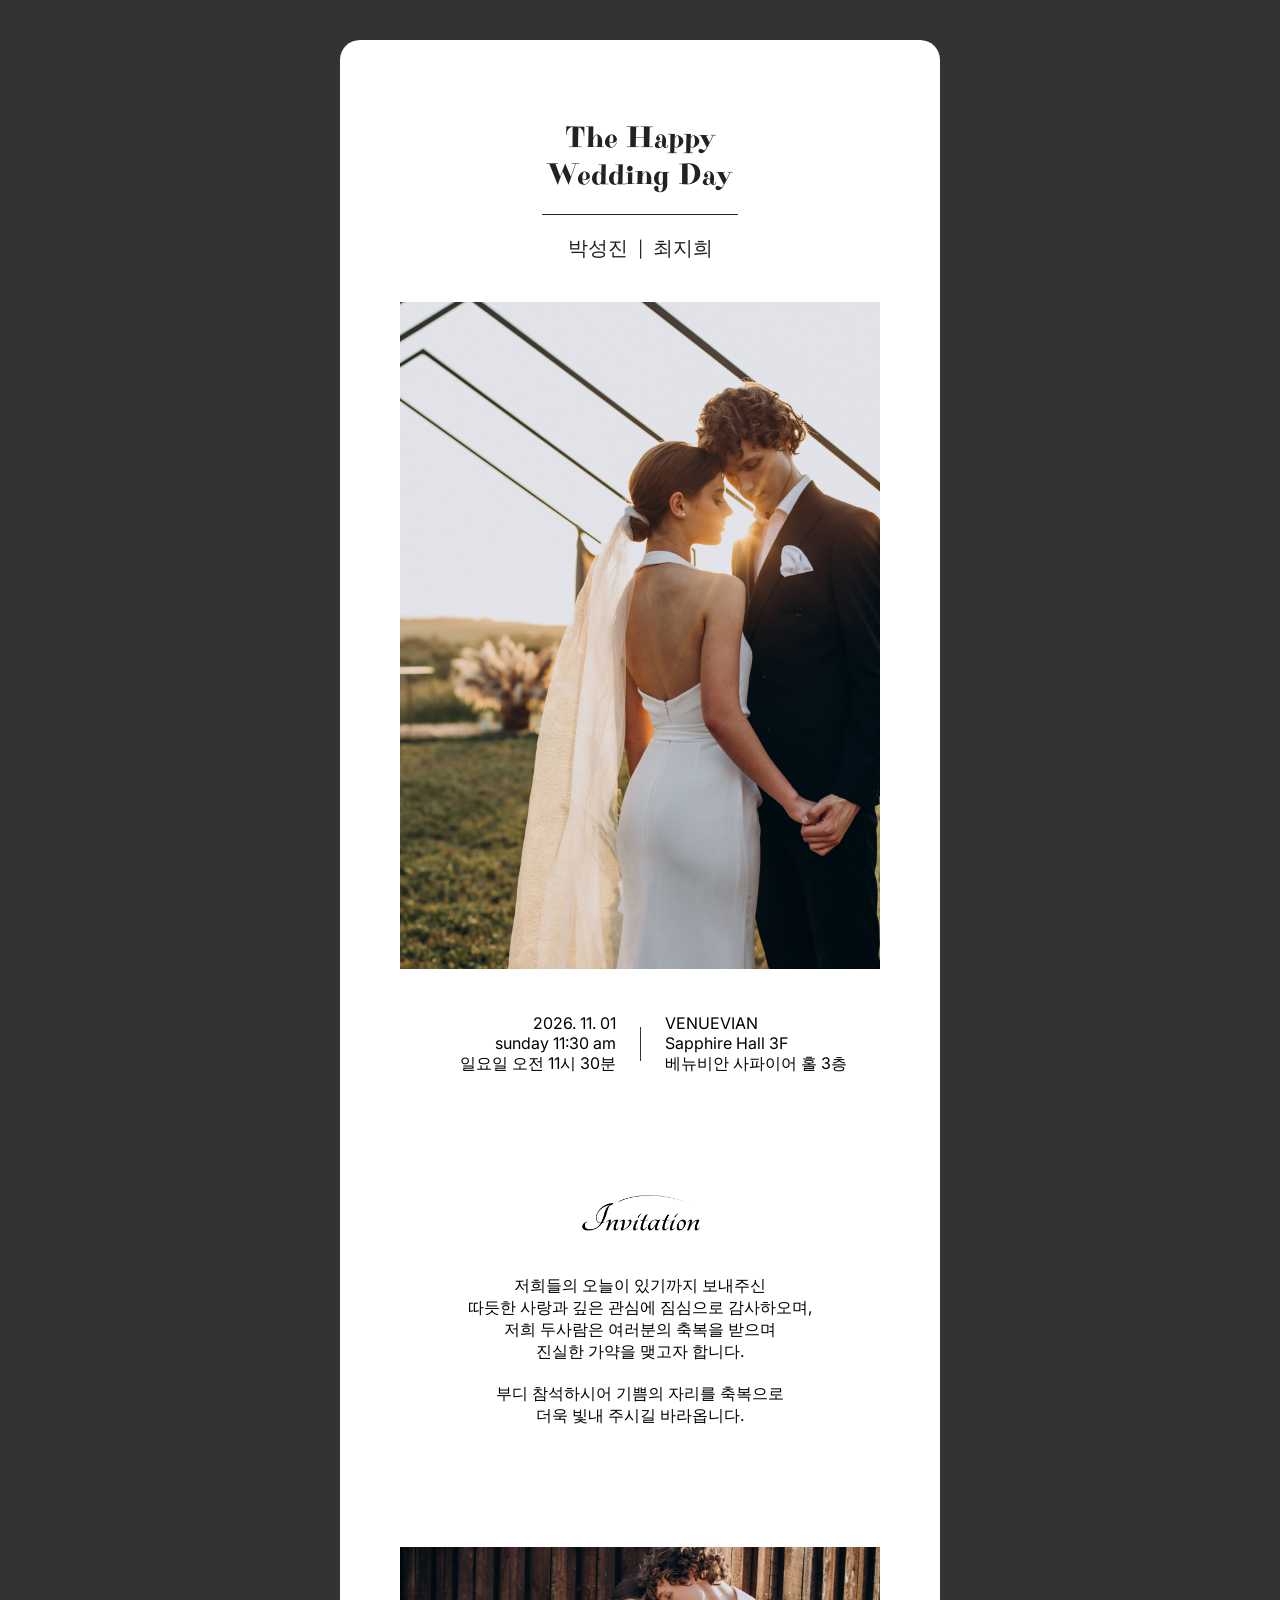
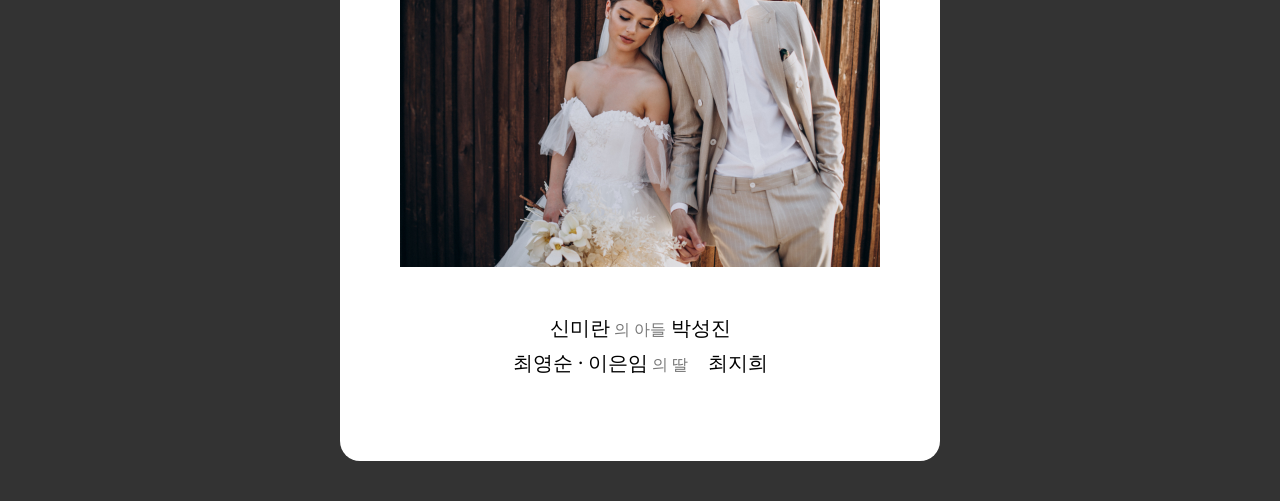
==== index.html @ 9dfc6a4f "Update index.html" ====
<!DOCTYPE html>
<html lang="ko">
<head>
    <meta charset="UTF-8">
    <meta name="viewport" content="width=device-width, initial-scale=1.0">
    <title>Wedding Invitation</title>
    <link href="css.css" rel="stylesheet" />
</head>
<body>
    <div id="main-container">
        <!-- main-section-->
        <div>
            <div id="main-title">
                <p id="main-h1-en" style="font-size: 30px; padding: 0 6px 20px 6px; border-bottom: solid 1px #222;">
                    The Happy<br>Wedding Day
                </p>
                <p id="main-h1-kr" style="font-size: 20px; padding: 20px 0 40px 0;">
                    박성진&nbsp;&nbsp;<span style="font-size: 16px;">|</span>&nbsp;&nbsp;최지희
                </p>
            </div>
            <img class="main-section_img" src="img/main_img.jpg" alt="메인 이미지">
            <div id="main-h1-kr" style="display: flex; justify-content: center; margin: 40px 0;">
                <p class="text_basic" style="text-align: right; width: 40%;">
                    2026. 11. 01<br>sunday 11:30 am<br>일요일 오전 11시 30분
                </p>
                <div style="border-right: solid 1px #333; margin: 14px 24px;"></div>
                <p class="text_basic" style="text-align: left; width: 40%;">
                    VENUEVIAN<br>Sapphire Hall 3F<br>베뉴비안 사파이어 홀 3층
                </p>
            </div>
            <img style="margin: 80px 0 30px 0; width: 20%;" src="img/invitation-black.png" alt="초대 텍스트 이미지">
            <p id="main-h1-kr" class="text_basic" style="">
                저희들의 오늘이 있기까지 보내주신<br>
                따듯한 사랑과 깊은 관심에 짐심으로 감사하오며,<br>
                저희 두사람은 여러분의 축복을 받으며<br>
                진실한 가약을 맺고자 합니다.<br>
                <br>
                부디 참석하시어 기쁨의 자리를 축복으로<br>
                더욱 빛내 주시길 바라옵니다.
            </p>
            <img class="main-section_img" style="margin: 120px 0 40px 0;" src="img/img-1.jpg" alt="가로형 이미지">
            <p id="main-h1-kr" class="text_basic" style="font-size: 20px; line-height: 34px;">
                신미란<span style="font-size: 16px; color: #777;">&nbsp;의&nbsp;아들</span>&nbsp;박성진<br>
                최영순&nbsp;·&nbsp;이은임<span style="font-size: 16px; color: #777">&nbsp;의&nbsp;딸</span>&nbsp;&nbsp;&nbsp;&nbsp;최지희
            </p>
        </div>
        <!-- main-section-->
    </div>
</body>
</html>
---- css.css ----
/* font-PurplePurse */
@import url('https://fonts.googleapis.com/css2?family=Purple+Purse&display=swap');

/* font-inter */
@import url('https://fonts.googleapis.com/css2?family=Inter&family=Purple+Purse&display=swap');

body {
    background-color: #333;
    margin: 40px;
}

p {
    margin: 0;
}

#main-container {
    background-color: #fff;
    max-width: 600px;
    margin: 0 auto;
    text-align: center;
    border-radius: 20px;
    padding: 80px 0;
}

#main-title {
    display: inline-block;
    color: #222;
}

#main-h1-en {
    font-family: 'Purple Purse', serif;
}

#main-h1-kr {
    font-family: 'Inter', sans-serif;
}

.main-section_img {
    width: 80%;
}

#text_basic {
    color: #333;
    font-size: 16px;
    line-height: 28px;
}
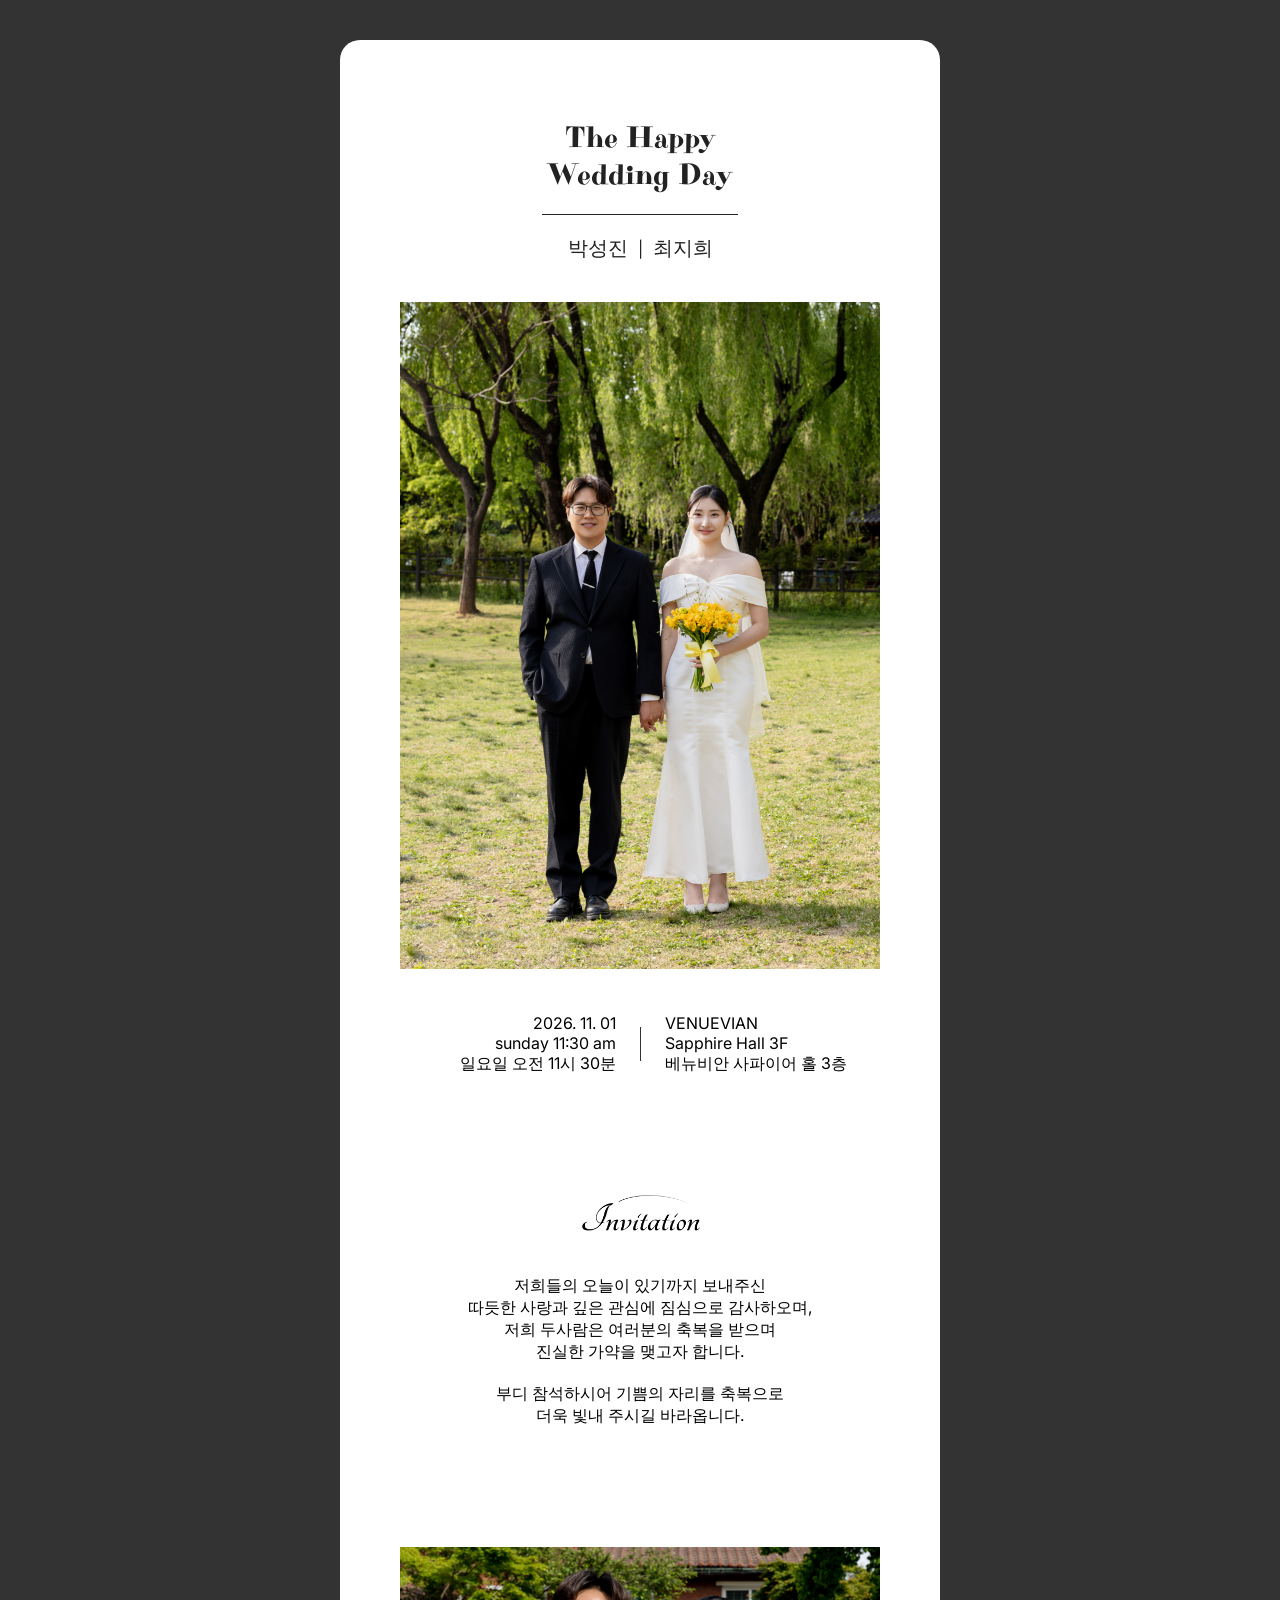
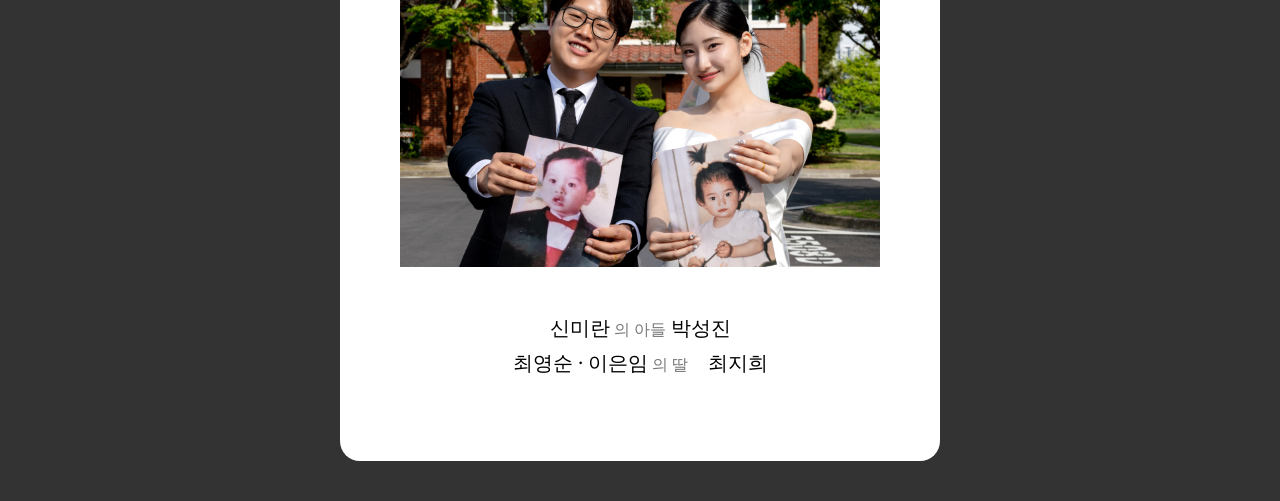
==== commit 3067cece: "Update index.html" ====
--- a/index.html
+++ b/index.html
@@ -18,7 +18,7 @@
                     박성진&nbsp;&nbsp;<span style="font-size: 16px;">|</span>&nbsp;&nbsp;최지희
                 </p>
             </div>
-            <img class="main-section_img" src="img/main_img.jpg" alt="메인 이미지">
+            <img class="main-section_img" src="img/main_img_1.jpg" alt="메인 이미지">
             <div id="main-h1-kr" style="display: flex; justify-content: center; margin: 40px 0;">
                 <p class="text_basic" style="text-align: right; width: 40%;">
                     2026. 11. 01<br>sunday 11:30 am<br>일요일 오전 11시 30분
@@ -38,7 +38,7 @@
                 부디 참석하시어 기쁨의 자리를 축복으로<br>
                 더욱 빛내 주시길 바라옵니다.
             </p>
-            <img class="main-section_img" style="margin: 120px 0 40px 0;" src="img/img-1.jpg" alt="가로형 이미지">
+            <img class="main-section_img" style="margin: 120px 0 40px 0;" src="img/img_1.jpg" alt="가로형 이미지">
             <p id="main-h1-kr" class="text_basic" style="font-size: 20px; line-height: 34px;">
                 신미란<span style="font-size: 16px; color: #777;">&nbsp;의&nbsp;아들</span>&nbsp;박성진<br>
                 최영순&nbsp;·&nbsp;이은임<span style="font-size: 16px; color: #777">&nbsp;의&nbsp;딸</span>&nbsp;&nbsp;&nbsp;&nbsp;최지희
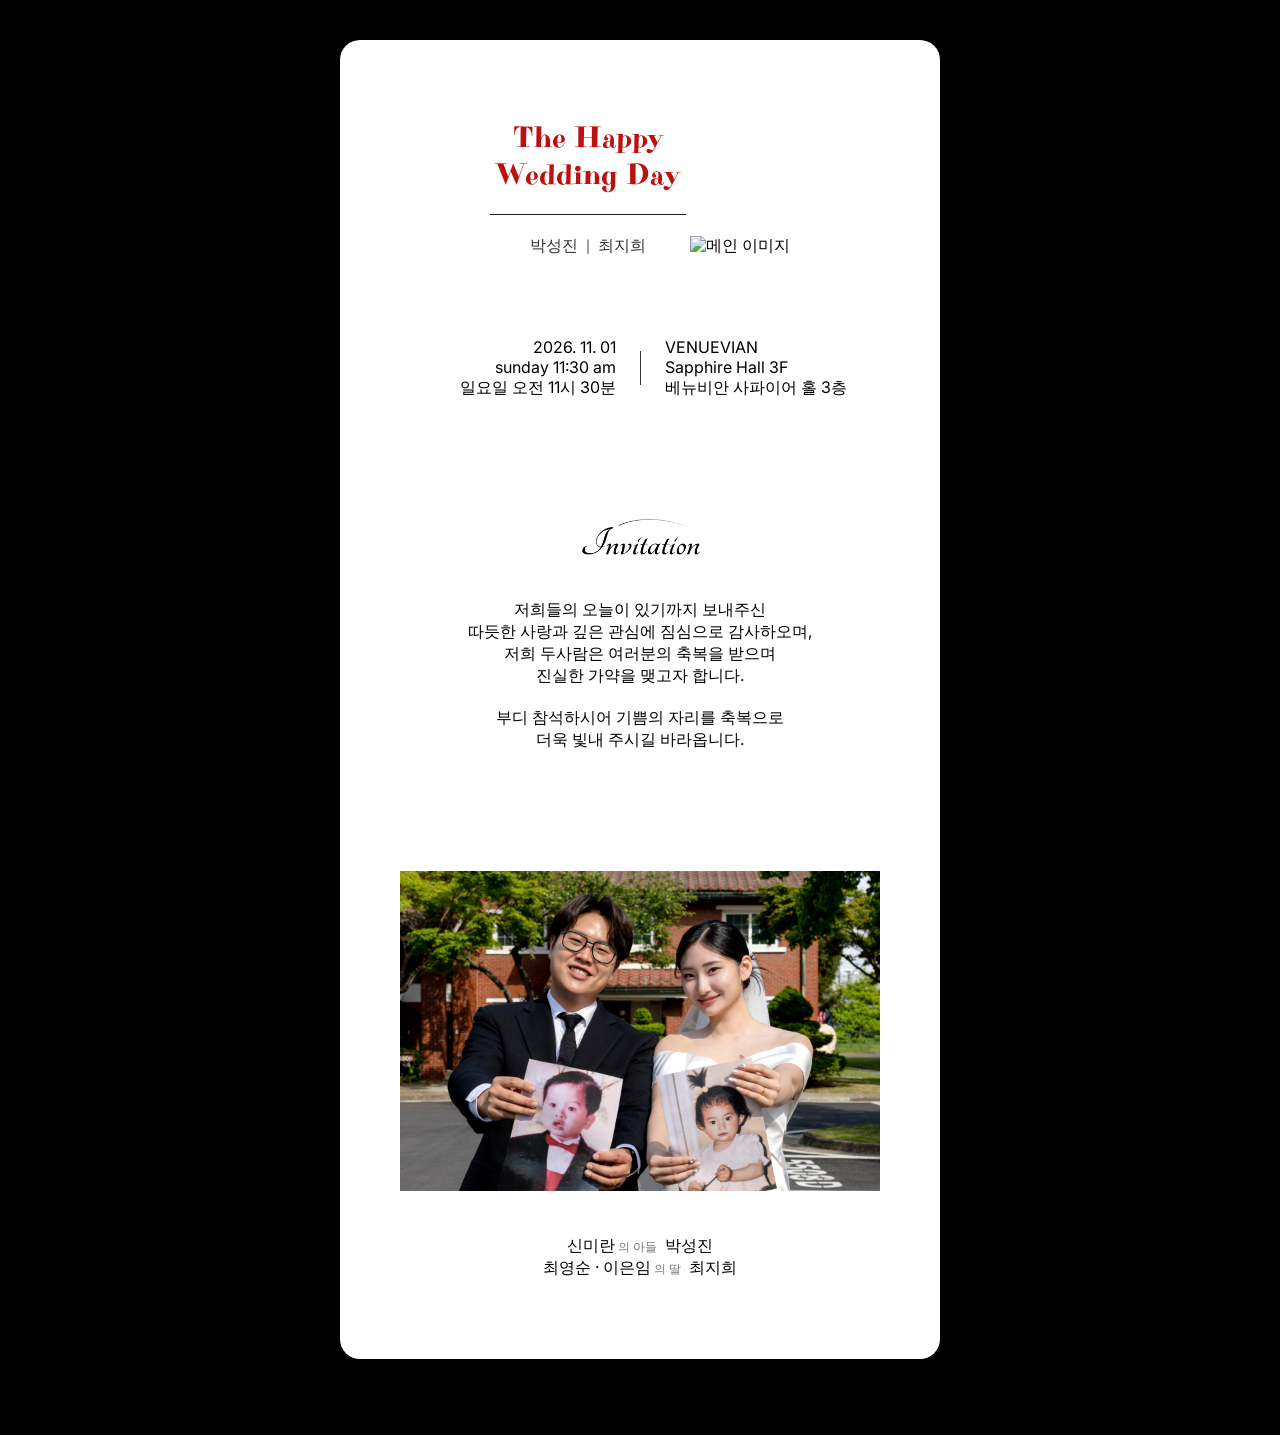
==== commit 4d2fccd5: "Update index.html" ====
--- a/index.html
+++ b/index.html
@@ -3,7 +3,13 @@
 <head>
     <meta charset="UTF-8">
     <meta name="viewport" content="width=device-width, initial-scale=1.0">
-    <title>Wedding Invitation</title>
+    <title>성진 ෆ 지희 결혼합니다.</title>
+
+    <meta property="og:type" content="website">
+    <meta property="og:title" content="성진 ෆ 지희 결혼합니다.">
+    <meta property="og:description" content="2026. 11. 01. 일요일 오전 11시 30분">
+    <!-- <meta property="og:image" content="https://yourdomain.com/images/wedding-thumb.jpg"> -->
+    <meta property="og:url" content="https://ravissiere.github.io/">
     <link href="css.css" rel="stylesheet" />
 </head>
 <body>
@@ -11,14 +17,14 @@
         <!-- main-section-->
         <div>
             <div id="main-title">
-                <p id="main-h1-en" style="font-size: 30px; padding: 0 6px 20px 6px; border-bottom: solid 1px #222;">
+                <p id="main-h1-en" style="font-size: 30px; padding: 0 6px 20px 6px; border-bottom: solid 1px #222; color: #bb1111;">
                     The Happy<br>Wedding Day
                 </p>
-                <p id="main-h1-kr" style="font-size: 20px; padding: 20px 0 40px 0;">
-                    박성진&nbsp;&nbsp;<span style="font-size: 16px;">|</span>&nbsp;&nbsp;최지희
+                <p id="main-h1-kr" style="font-size: 16px; padding: 20px 0 40px 0;">
+                    박성진&nbsp;&nbsp;<span style="font-size: 12px;">|</span>&nbsp;&nbsp;최지희
                 </p>
             </div>
-            <img class="main-section_img" src="img/main_img_1.jpg" alt="메인 이미지">
+            <img class="main-section_img" src="img/main_img_2.jpg" alt="메인 이미지">
             <div id="main-h1-kr" style="display: flex; justify-content: center; margin: 40px 0;">
                 <p class="text_basic" style="text-align: right; width: 40%;">
                     2026. 11. 01<br>sunday 11:30 am<br>일요일 오전 11시 30분
@@ -39,12 +45,40 @@
                 더욱 빛내 주시길 바라옵니다.
             </p>
             <img class="main-section_img" style="margin: 120px 0 40px 0;" src="img/img_1.jpg" alt="가로형 이미지">
-            <p id="main-h1-kr" class="text_basic" style="font-size: 20px; line-height: 34px;">
-                신미란<span style="font-size: 16px; color: #777;">&nbsp;의&nbsp;아들</span>&nbsp;박성진<br>
-                최영순&nbsp;·&nbsp;이은임<span style="font-size: 16px; color: #777">&nbsp;의&nbsp;딸</span>&nbsp;&nbsp;&nbsp;&nbsp;최지희
+            <p id="main-h1-kr" class="text_basic" style="">
+                신미란<span style="font-size: 12px; color: #777;">&nbsp;의&nbsp;아들</span>&nbsp;&nbsp;박성진<br>
+                최영순&nbsp;·&nbsp;이은임<span style="font-size: 12px; color: #777">&nbsp;의&nbsp;딸</span>&nbsp;&nbsp;최지희
             </p>
         </div>
         <!-- main-section-->
     </div>
+
+    <div>
+        <!-- 오시는길 -->>
+        <div>
+            <!-- * 카카오맵 - 지도퍼가기 -->
+            <!-- 1. 지도 노드 -->
+            <div id="daumRoughmapContainer1782727480091" class="root_daum_roughmap root_daum_roughmap_landing"></div>
+
+            <!--
+                2. 설치 스크립트
+                * 지도 퍼가기 서비스를 2개 이상 넣을 경우, 설치 스크립트는 하나만 삽입합니다.
+            -->
+            <script charset="UTF-8" class="daum_roughmap_loader_script" src="https://ssl.daumcdn.net/dmaps/map_js_init/roughmapLoader.js"></script>
+
+            <!-- 3. 실행 스크립트 -->
+            <script charset="UTF-8">
+                new daum.roughmap.Lander({
+                    "timestamp" : "1782727480091",
+                    "key" : "pyjdktvg9sa",
+                    "mapWidth" : "300px",
+                    "mapHeight" : "360"
+                }).render();
+            </script>
+        </div>
+        <!-- 오시는길 -->>
+    </div>
+
+
 </body>
 </html>
--- a/css.css
+++ b/css.css
@@ -5,7 +5,7 @@
 @import url('https://fonts.googleapis.com/css2?family=Inter&family=Purple+Purse&display=swap');
 
 body {
-    background-color: #333;
+    background-color: #000;
     margin: 40px;
 }
 
@@ -24,7 +24,7 @@
 
 #main-title {
     display: inline-block;
-    color: #222;
+    color: #333;
 }
 
 #main-h1-en {
@@ -43,4 +43,4 @@
     color: #333;
     font-size: 16px;
     line-height: 28px;
-}+}
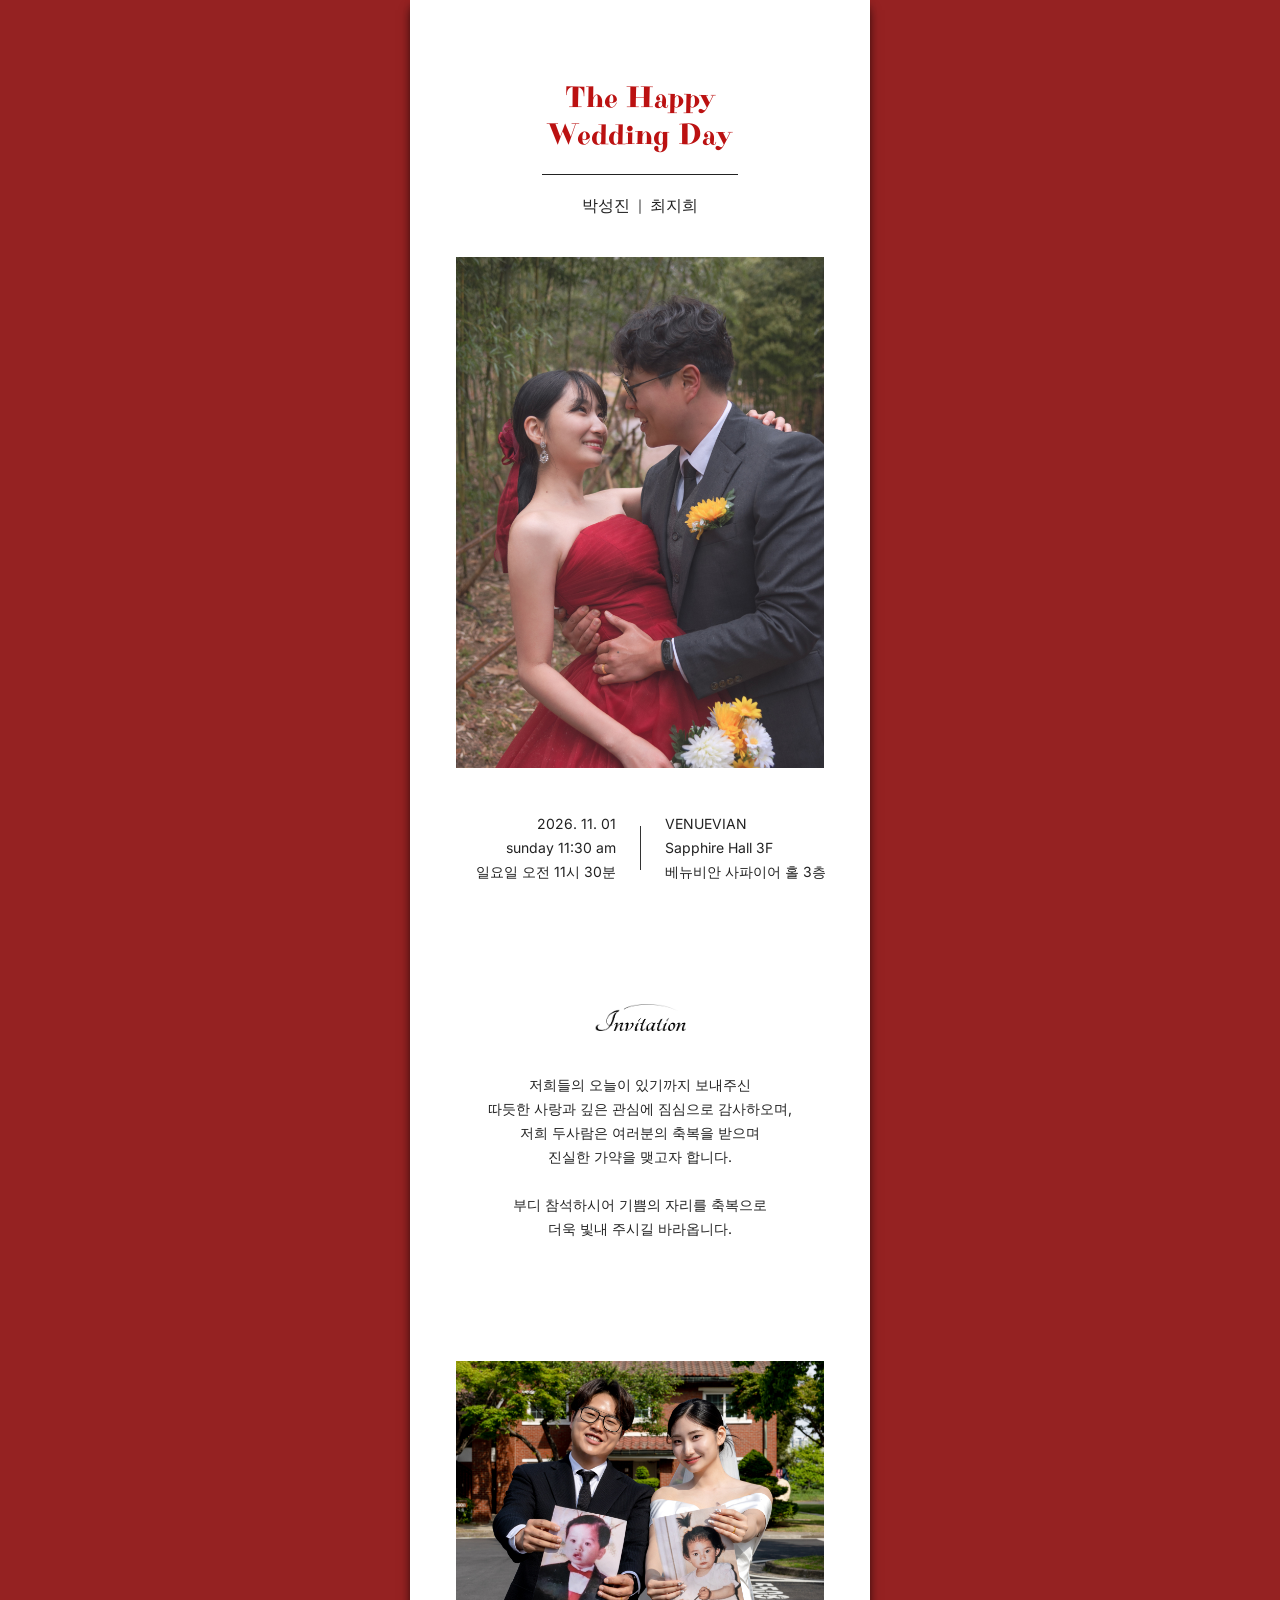
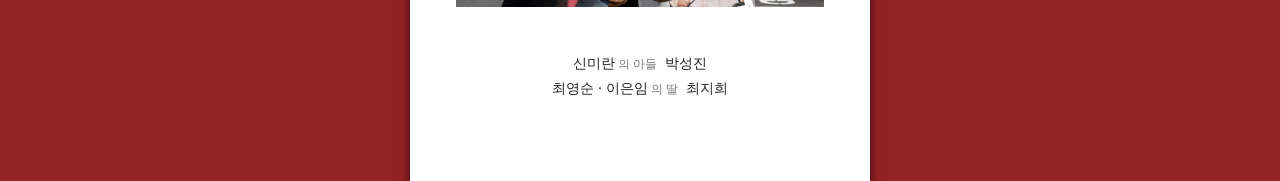
==== commit 5ee97724: "Update index.html" ====
--- a/index.html
+++ b/index.html
@@ -54,7 +54,7 @@
     </div>
 
     <div>
-        <!-- 오시는길 -->>
+        <!-- 오시는길 -->
         <div>
             <!-- * 카카오맵 - 지도퍼가기 -->
             <!-- 1. 지도 노드 -->
@@ -71,12 +71,12 @@
                 new daum.roughmap.Lander({
                     "timestamp" : "1782727480091",
                     "key" : "pyjdktvg9sa",
-                    "mapWidth" : "300px",
+                    "mapWidth" : "100%",
                     "mapHeight" : "360"
                 }).render();
             </script>
         </div>
-        <!-- 오시는길 -->>
+        <!-- 오시는길 -->
     </div>
 
 
--- a/css.css
+++ b/css.css
@@ -5,8 +5,8 @@
 @import url('https://fonts.googleapis.com/css2?family=Inter&family=Purple+Purse&display=swap');
 
 body {
-    background-color: #000;
-    margin: 40px;
+    background-color: #952222;
+    margin: 0;
 }
 
 p {
@@ -15,16 +15,16 @@
 
 #main-container {
     background-color: #fff;
-    max-width: 600px;
+    max-width: 460px;
     margin: 0 auto;
     text-align: center;
-    border-radius: 20px;
     padding: 80px 0;
+    box-shadow: 0 10px 10px rgb(0 0 0 / 50%), 0 3px 6px rgba(0, 0, 0, 0.23);
 }
 
 #main-title {
     display: inline-block;
-    color: #333;
+    color: #222;
 }
 
 #main-h1-en {
@@ -39,8 +39,8 @@
     width: 80%;
 }
 
-#text_basic {
-    color: #333;
-    font-size: 16px;
-    line-height: 28px;
+.text_basic {
+    color: #222;
+    font-size: 14px;
+    line-height: 24px;
 }
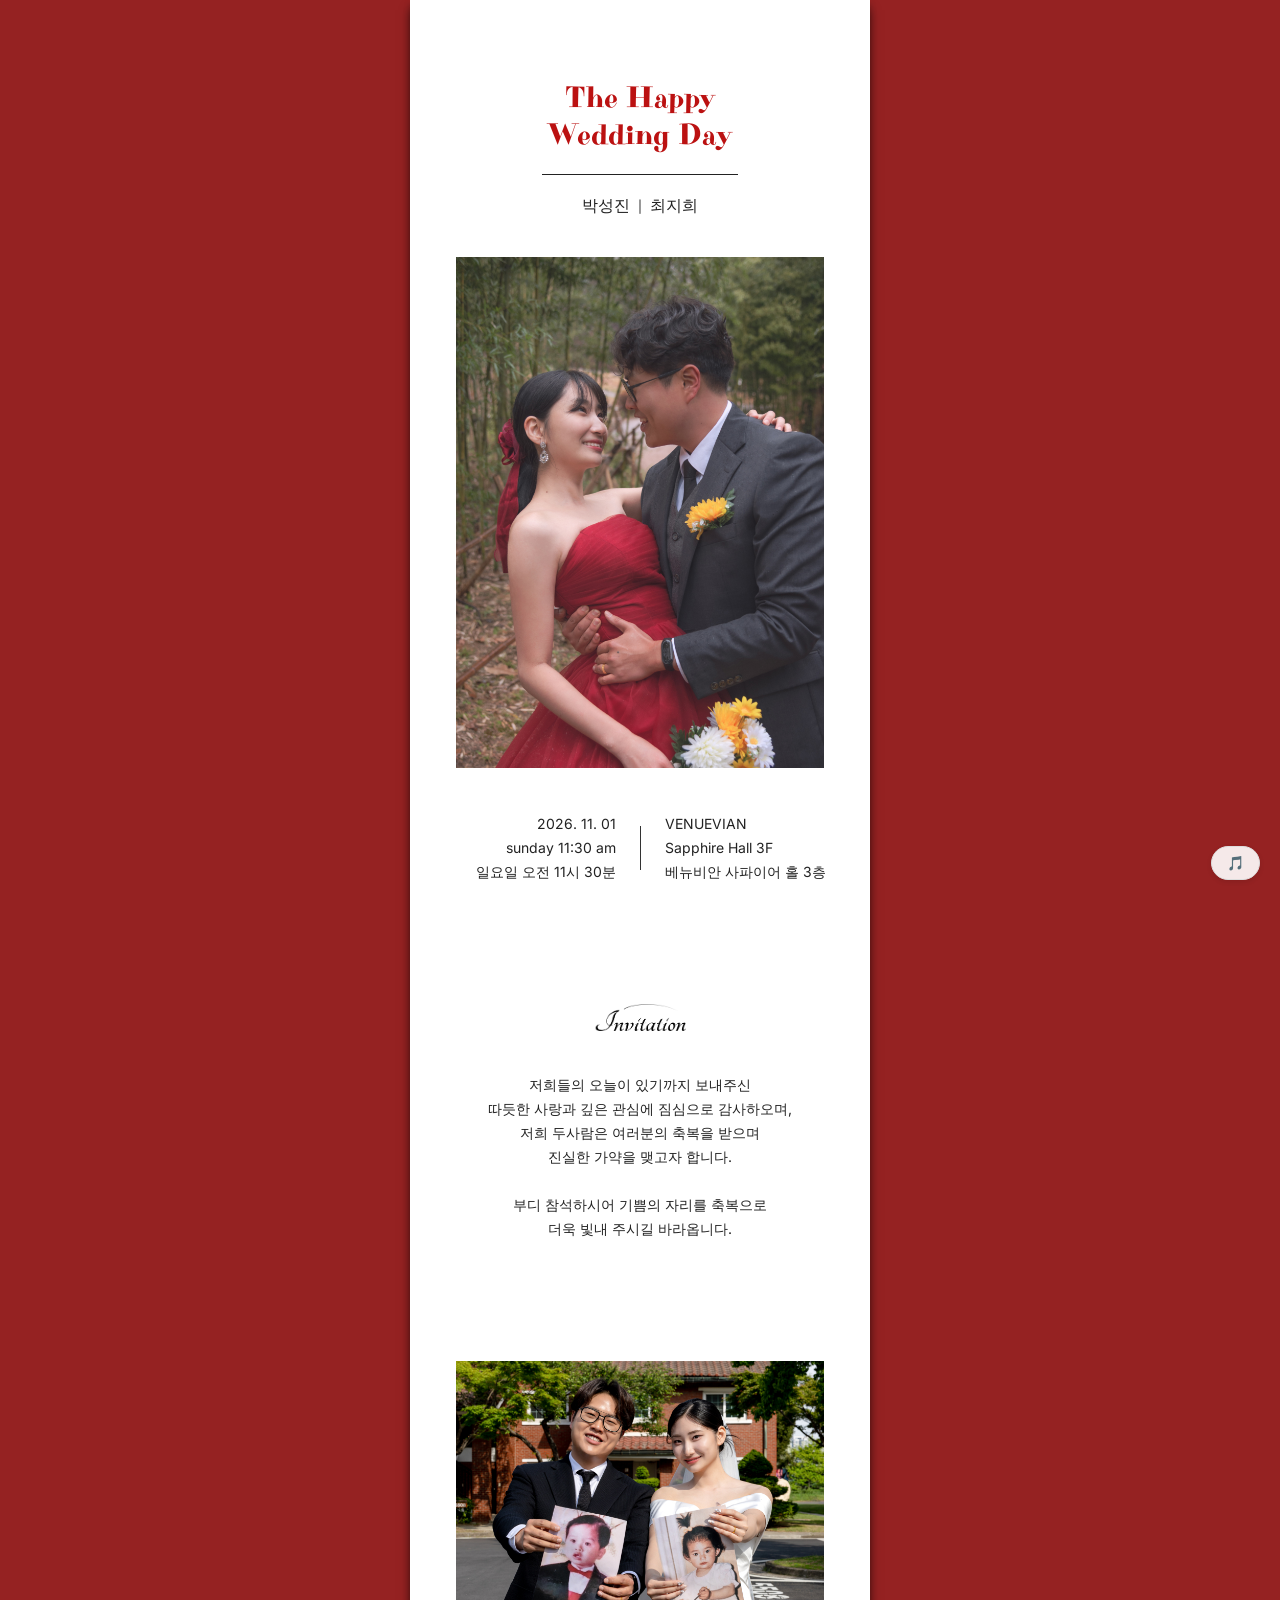
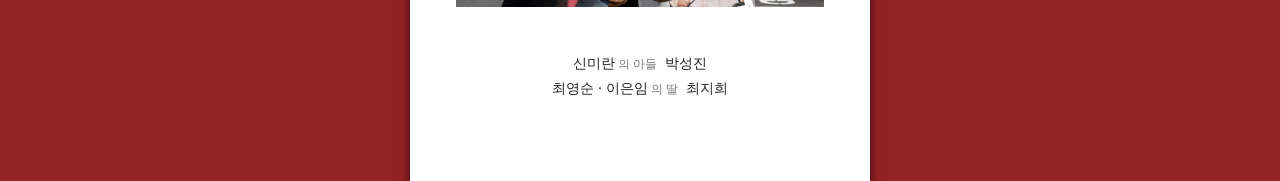
==== commit 64e5cb57: "Update index.html" ====
--- a/index.html
+++ b/index.html
@@ -7,13 +7,21 @@
 
     <meta property="og:type" content="website">
     <meta property="og:title" content="성진 ෆ 지희 결혼합니다.">
-    <meta property="og:description" content="2026. 11. 01. 일요일 오전 11시 30분">
+    <meta property="og:description" content="26.11.01 일요일 오전 11시 30분">
     <!-- <meta property="og:image" content="https://yourdomain.com/images/wedding-thumb.jpg"> -->
     <meta property="og:url" content="https://ravissiere.github.io/">
     <link href="css.css" rel="stylesheet" />
 </head>
 <body>
     <div id="main-container">
+        <!-- bgm 버튼 -->
+        <div id="youtube-player" style="display:none;"></div>
+
+        <button id="bgm-btn" onclick="toggleBGM()">
+            <span id="bgm-icon">🎵</span>
+        </button>
+        <!-- bgm 버튼 -->
+
         <!-- main-section-->
         <div>
             <div id="main-title">
@@ -51,9 +59,8 @@
             </p>
         </div>
         <!-- main-section-->
-    </div>
 
-    <div>
+
         <!-- 오시는길 -->
         <div>
             <!-- * 카카오맵 - 지도퍼가기 -->
@@ -71,14 +78,65 @@
                 new daum.roughmap.Lander({
                     "timestamp" : "1782727480091",
                     "key" : "pyjdktvg9sa",
-                    "mapWidth" : "100%",
-                    "mapHeight" : "360"
+                    "mapWidth" : "460",
+                    "mapHeight" : "300"
                 }).render();
             </script>
         </div>
         <!-- 오시는길 -->
-    </div>
 
 
+
+    </div>
 </body>
 </html>
+
+
+
+<script>
+    // 유튜브 API 로드
+    var tag = document.createElement('script');
+    tag.src = "https://www.youtube.com/iframe_api";
+    var firstScriptTag = document.getElementsByTagName('script')[0];
+    firstScriptTag.parentNode.insertBefore(tag, firstScriptTag);
+
+    var player;
+    var isPlaying = false;
+
+    // 유튜브 플레이어 초기화
+    function onYouTubeIframeAPIReady() {
+        player = new YT.Player('youtube-player', {
+            height: '0',
+            width: '0',
+            videoId: 'CRVKz7dxMEg', // 예: 유튜브 주소 뒤의 'dQw4w9WgXcQ' 같은 코드 입력
+            playerVars: {
+                'autoplay': 0,
+                'controls': 0,
+                'loop': 1,
+                'playlist': 'CRVKz7dxMEg' // 반복 재생을 위해 위와 동일한 ID 입력
+            }
+        });
+    }
+
+    // 버튼 클릭 시 실행되는 함수
+    function toggleBGM() {
+        var btn = document.getElementById('bgm-btn');
+        var icon = document.getElementById('bgm-icon');
+
+        if (!isPlaying) {
+            // 재생 시작
+            player.playVideo();
+            icon.innerText = "🔇";
+            btn.innerHTML = "<span id='bgm-icon'>🔇</span>";
+            btn.classList.add('playing');
+            isPlaying = true;
+        } else {
+            // 일시 정지
+            player.pauseVideo();
+            icon.innerText = "🎵";
+            btn.innerHTML = "<span id='bgm-icon'>🎵</span>";
+            btn.classList.remove('playing');
+            isPlaying = false;
+        }
+    }
+</script>
--- a/css.css
+++ b/css.css
@@ -44,3 +44,39 @@
     font-size: 14px;
     line-height: 24px;
 }
+
+/* 카카오맵 */
+.wrap_btn_zoom {
+    display: none !important;
+}
+
+.wrap_controllers hide {
+    display: none !important;
+}
+
+.section section_address lst {
+    font-family: 'Inter', sans-serif;
+    color: #222;
+    font-size: 14px;
+    line-height: 24px;
+}
+
+#bgm-btn {
+    position: fixed;
+    bottom: 20px;
+    right: 20px;
+    z-index: 9999;
+    background-color: rgba(255, 255, 255, 0.9);
+    border: 1px solid #ddd;
+    border-radius: 20px;
+    padding: 8px 15px;
+    font-size: 14px;
+    cursor: pointer;
+    box-shadow: 0 2px 5px rgba(0,0,0,0.1);
+    transition: all 0.3s;
+}
+
+#bgm-btn.playing {
+    background-color: #f0f0f0;
+    border-color: #bbb;
+}
